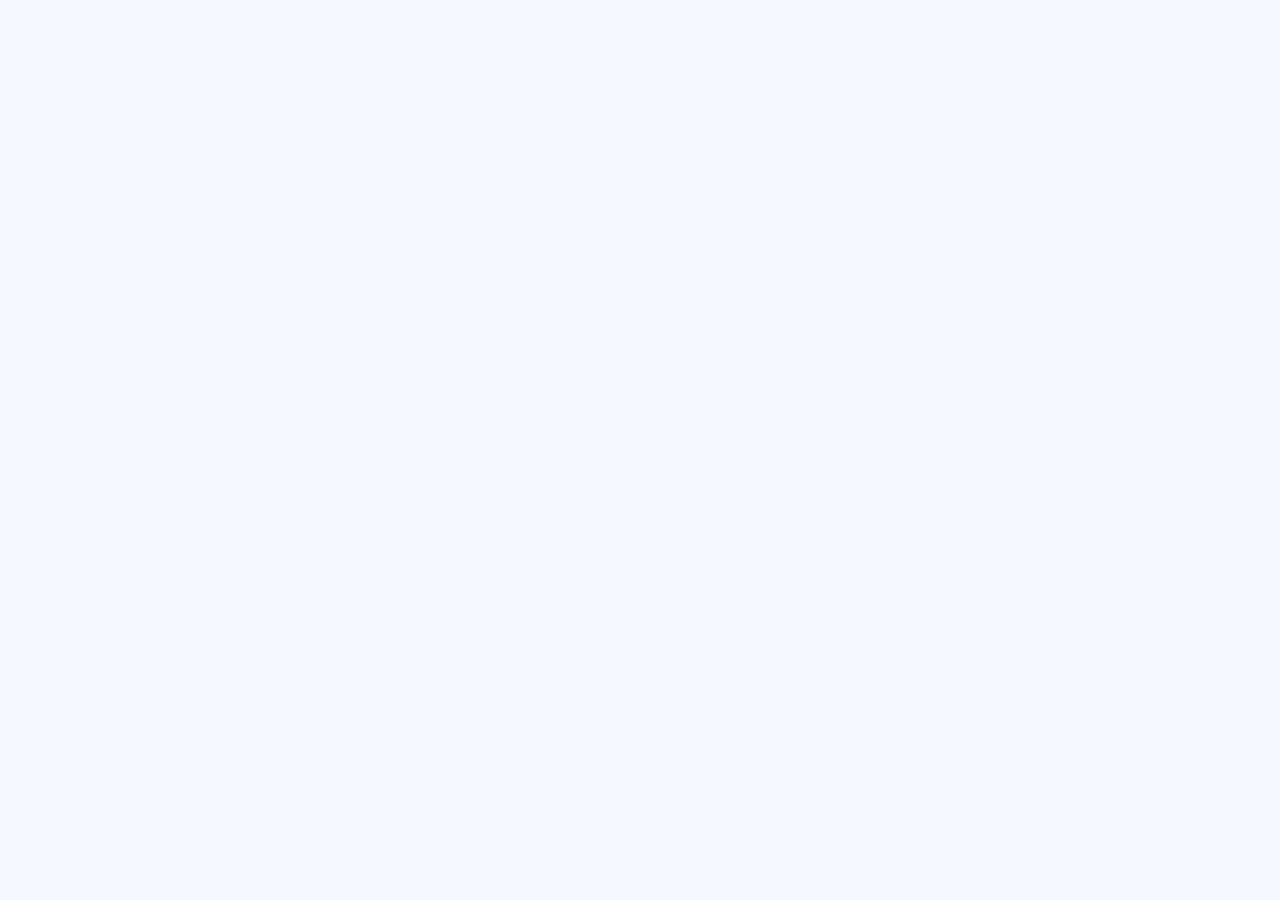
==== documentation/index.html @ ff12ab4e "Initial commit: Add static site files for Cloudflare Pages" ====
<!doctype html>
<html lang="en">
<head>
  <meta charset="utf-8" />
  <meta name="viewport" content="width=device-width, initial-scale=1" />
  <title>S3 Portal Documentation</title>
  <meta name="description" content="S3 Portal documentation home." />
  <link rel="icon" href="/assets/logo.svg" type="image/svg+xml" />
  <link rel="stylesheet" href="/assets/style.css" />
</head>
<body>
  <!-- ...existing code from your documentation/index.html... -->
</body>
</html>
---- assets/style.css ----
:root {
  color-scheme: dark;
  --bg: #07080f;
  --bg-elev: #0f1220;
  --bg-soft: #14182b;
  --border: #252b45;
  --text: #e8ebff;
  --muted: #aab0d2;
  --accent: #7c5cff;
  --accent-soft: #2b2350;
  --success: #61d39b;
  --warn: #f5ca73;
  --radius: 12px;
  --shadow: 0 18px 35px rgba(0, 0, 0, 0.35);
}

@media (prefers-color-scheme: light) {
  :root {
    color-scheme: light;
    --bg: #f6f8ff;
    --bg-elev: #ffffff;
    --bg-soft: #eef2ff;
    --border: #d8def6;
    --text: #1f2440;
    --muted: #58618b;
    --accent: #5a35f5;
    --accent-soft: #e8e0ff;
    --success: #1a9b66;
    --warn: #9a6a00;
    --shadow: 0 10px 24px rgba(44, 53, 102, 0.14);
  }
}

* {
  box-sizing: border-box;
}

html,
body {
  margin: 0;
  padding: 0;
  background: var(--bg);
  color: var(--text);
  font-family: "Inter", "Segoe UI", Helvetica, Arial, sans-serif;
  line-height: 1.6;
}

a {
  color: var(--accent);
  text-decoration: none;
}

a:hover {
  text-decoration: underline;
}

img {
  max-width: 100%;
}
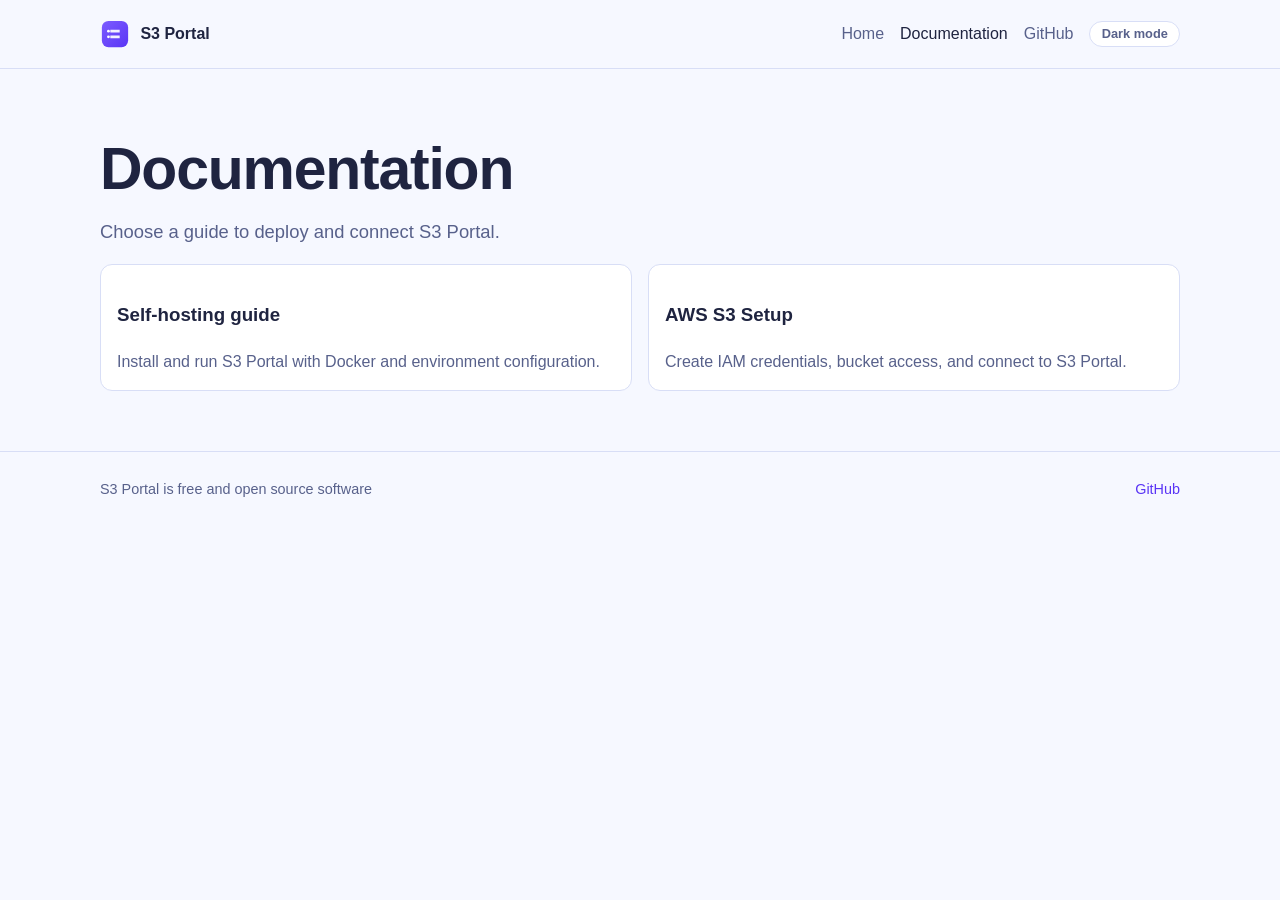
==== commit 289ed16f: "feat: restore full static pages and add standalone light/dark theme toggle" ====
--- a/documentation/index.html
+++ b/documentation/index.html
@@ -5,10 +5,91 @@
   <meta name="viewport" content="width=device-width, initial-scale=1" />
   <title>S3 Portal Documentation</title>
   <meta name="description" content="S3 Portal documentation home." />
+  <script>
+    (function () {
+      try {
+        var savedTheme = localStorage.getItem('theme');
+        if (savedTheme === 'dark' || savedTheme === 'light') {
+          document.documentElement.setAttribute('data-theme', savedTheme);
+        }
+      } catch (e) {
+        // Ignore storage access issues.
+      }
+    })();
+  </script>
   <link rel="icon" href="/assets/logo.svg" type="image/svg+xml" />
   <link rel="stylesheet" href="/assets/style.css" />
 </head>
 <body>
-  <!-- ...existing code from your documentation/index.html... -->
+  <nav class="site-nav">
+    <div class="container inner">
+      <a class="brand" href="/">
+        <img class="brand-logo" src="/assets/logo.svg" alt="S3 Portal logo" />
+        <span>S3 Portal</span>
+      </a>
+      <div class="nav-links">
+        <a href="/">Home</a>
+        <a class="active" href="/documentation">Documentation</a>
+        <a href="https://github.com/mayurG2299/s3-portal" target="_blank" rel="noreferrer">GitHub</a>
+        <button class="theme-toggle" type="button" data-theme-toggle>Light mode</button>
+      </div>
+    </div>
+  </nav>
+
+  <main class="container">
+    <section class="section">
+      <h1>Documentation</h1>
+      <p class="lead">Choose a guide to deploy and connect S3 Portal.</p>
+      <div class="docs-grid">
+        <a class="docs-card" href="/documentation/self-hosting">
+          <h3>Self-hosting guide</h3>
+          <p>Install and run S3 Portal with Docker and environment configuration.</p>
+        </a>
+        <a class="docs-card" href="/documentation/aws-setup">
+          <h3>AWS S3 Setup</h3>
+          <p>Create IAM credentials, bucket access, and connect to S3 Portal.</p>
+        </a>
+      </div>
+    </section>
+  </main>
+
+  <footer class="footer">
+    <div class="container inner">
+      <p>S3 Portal is free and open source software</p>
+      <a href="https://github.com/mayurG2299/s3-portal" target="_blank" rel="noreferrer">GitHub</a>
+    </div>
+  </footer>
+
+  <script>
+    (function () {
+      var root = document.documentElement;
+      var toggle = document.querySelector('[data-theme-toggle]');
+      if (!toggle) return;
+
+      function setTheme(theme, persist) {
+        root.setAttribute('data-theme', theme);
+        toggle.textContent = theme === 'dark' ? 'Light mode' : 'Dark mode';
+        toggle.setAttribute('aria-label', 'Switch to ' + (theme === 'dark' ? 'light' : 'dark') + ' mode');
+        if (persist) {
+          try {
+            localStorage.setItem('theme', theme);
+          } catch (e) {
+            // Ignore storage access issues.
+          }
+        }
+      }
+
+      var currentTheme = root.getAttribute('data-theme');
+      if (currentTheme !== 'dark' && currentTheme !== 'light') {
+        currentTheme = window.matchMedia('(prefers-color-scheme: light)').matches ? 'light' : 'dark';
+      }
+
+      setTheme(currentTheme, false);
+      toggle.addEventListener('click', function () {
+        var activeTheme = root.getAttribute('data-theme') === 'dark' ? 'light' : 'dark';
+        setTheme(activeTheme, true);
+      });
+    })();
+  </script>
 </body>
-</html>+</html>
--- a/assets/style.css
+++ b/assets/style.css
@@ -31,6 +31,36 @@
   }
 }
 
+:root[data-theme="dark"] {
+  color-scheme: dark;
+  --bg: #07080f;
+  --bg-elev: #0f1220;
+  --bg-soft: #14182b;
+  --border: #252b45;
+  --text: #e8ebff;
+  --muted: #aab0d2;
+  --accent: #7c5cff;
+  --accent-soft: #2b2350;
+  --success: #61d39b;
+  --warn: #f5ca73;
+  --shadow: 0 18px 35px rgba(0, 0, 0, 0.35);
+}
+
+:root[data-theme="light"] {
+  color-scheme: light;
+  --bg: #f6f8ff;
+  --bg-elev: #ffffff;
+  --bg-soft: #eef2ff;
+  --border: #d8def6;
+  --text: #1f2440;
+  --muted: #58618b;
+  --accent: #5a35f5;
+  --accent-soft: #e8e0ff;
+  --success: #1a9b66;
+  --warn: #9a6a00;
+  --shadow: 0 10px 24px rgba(44, 53, 102, 0.14);
+}
+
 * {
   box-sizing: border-box;
 }
@@ -57,3 +87,562 @@
 img {
   max-width: 100%;
 }
+
+code,
+pre {
+  font-family: "JetBrains Mono", "SFMono-Regular", Menlo, Monaco, Consolas, monospace;
+}
+
+.container {
+  width: min(1080px, calc(100% - 2rem));
+  margin-inline: auto;
+}
+
+.site-nav {
+  position: sticky;
+  top: 0;
+  z-index: 50;
+  border-bottom: 1px solid var(--border);
+  background: color-mix(in srgb, var(--bg) 92%, transparent);
+  backdrop-filter: blur(10px);
+}
+
+.site-nav .inner {
+  min-height: 68px;
+  display: flex;
+  align-items: center;
+  justify-content: space-between;
+  gap: 1rem;
+}
+
+.brand {
+  display: inline-flex;
+  align-items: center;
+  gap: 0.65rem;
+  color: var(--text);
+  font-weight: 700;
+}
+
+.brand-logo {
+  width: 30px;
+  height: 30px;
+}
+
+.nav-links {
+  display: inline-flex;
+  align-items: center;
+  gap: 1rem;
+}
+
+.nav-links a {
+  color: var(--muted);
+  font-weight: 500;
+}
+
+.nav-links a:hover,
+.nav-links a.active {
+  color: var(--text);
+  text-decoration: none;
+}
+
+.theme-toggle {
+  border: 1px solid var(--border);
+  background: var(--bg-elev);
+  color: var(--muted);
+  border-radius: 999px;
+  padding: 0.35rem 0.7rem;
+  font-size: 0.8rem;
+  font-weight: 600;
+  line-height: 1;
+  cursor: pointer;
+}
+
+.theme-toggle:hover {
+  color: var(--text);
+  background: var(--bg-soft);
+}
+
+.theme-toggle:focus-visible {
+  outline: 2px solid var(--accent);
+  outline-offset: 2px;
+}
+
+.btn {
+  display: inline-flex;
+  align-items: center;
+  justify-content: center;
+  gap: 0.4rem;
+  border-radius: 10px;
+  border: 1px solid transparent;
+  padding: 0.6rem 1rem;
+  font-size: 0.95rem;
+  font-weight: 600;
+  cursor: pointer;
+  transition: all 0.2s ease;
+}
+
+.btn-primary {
+  background: var(--accent);
+  color: #fff;
+}
+
+.btn-primary:hover {
+  opacity: 0.92;
+  text-decoration: none;
+}
+
+.btn-secondary {
+  background: transparent;
+  color: var(--text);
+  border-color: var(--border);
+}
+
+.btn-secondary:hover {
+  background: var(--bg-soft);
+  text-decoration: none;
+}
+
+.hero {
+  padding: 3.75rem 0 2rem;
+}
+
+.badge {
+  display: inline-flex;
+  align-items: center;
+  border: 1px solid var(--border);
+  border-radius: 999px;
+  background: var(--bg-elev);
+  padding: 0.35rem 0.75rem;
+  font-size: 0.75rem;
+  letter-spacing: 0.08em;
+  text-transform: uppercase;
+  color: var(--muted);
+  font-weight: 700;
+}
+
+h1 {
+  margin: 1rem 0 0;
+  font-size: clamp(2rem, 4.6vw, 3.7rem);
+  line-height: 1.08;
+  letter-spacing: -0.02em;
+}
+
+.lead {
+  margin-top: 1rem;
+  color: var(--muted);
+  font-size: clamp(1rem, 1.7vw, 1.15rem);
+  max-width: 760px;
+}
+
+.hero-cta {
+  margin-top: 1.6rem;
+  display: flex;
+  flex-wrap: wrap;
+  gap: 0.75rem;
+}
+
+.pills {
+  margin-top: 1.5rem;
+  display: flex;
+  flex-wrap: wrap;
+  gap: 0.65rem;
+}
+
+.pill {
+  border-radius: 999px;
+  border: 1px solid var(--border);
+  background: var(--bg-elev);
+  padding: 0.35rem 0.75rem;
+  color: var(--muted);
+  font-size: 0.85rem;
+}
+
+.card {
+  border: 1px solid var(--border);
+  border-radius: var(--radius);
+  background: var(--bg-elev);
+  box-shadow: var(--shadow);
+}
+
+.mockup {
+  margin-top: 1.5rem;
+  overflow: hidden;
+}
+
+.mockup-bar {
+  display: flex;
+  align-items: center;
+  gap: 0.45rem;
+  padding: 0.7rem 0.9rem;
+  border-bottom: 1px solid var(--border);
+  background: var(--bg-soft);
+}
+
+.dot {
+  width: 9px;
+  height: 9px;
+  border-radius: 50%;
+  background: color-mix(in srgb, var(--muted) 50%, transparent);
+}
+
+.url {
+  margin-left: 0.35rem;
+  border: 1px solid var(--border);
+  border-radius: 8px;
+  padding: 0.25rem 0.55rem;
+  color: var(--muted);
+  font-size: 0.8rem;
+}
+
+.mockup-grid {
+  display: grid;
+  grid-template-columns: repeat(3, minmax(0, 1fr));
+  gap: 0.7rem;
+  padding: 0.9rem;
+}
+
+.panel {
+  border: 1px solid var(--border);
+  border-radius: 10px;
+  background: var(--bg-soft);
+  padding: 0.85rem;
+  color: var(--muted);
+  font-size: 0.85rem;
+}
+
+.section {
+  padding: 3.25rem 0 0.7rem;
+}
+
+.section h2 {
+  margin: 0;
+  font-size: clamp(1.5rem, 3.2vw, 2.2rem);
+}
+
+.section-subtitle {
+  color: var(--muted);
+  margin-top: 0.35rem;
+}
+
+.meta-row {
+  display: flex;
+  flex-wrap: wrap;
+  align-items: center;
+  gap: 0.85rem;
+  margin-top: 1rem;
+}
+
+.image-pill {
+  border: 1px solid var(--border);
+  border-radius: 999px;
+  background: var(--bg-elev);
+  padding: 0.3rem 0.8rem;
+  font-size: 0.85rem;
+}
+
+.code-card {
+  margin-top: 1rem;
+  border: 1px solid var(--border);
+  border-radius: var(--radius);
+  overflow: hidden;
+  background: var(--bg-elev);
+}
+
+.code-header {
+  display: flex;
+  align-items: center;
+  justify-content: space-between;
+  border-bottom: 1px solid var(--border);
+  background: var(--bg-soft);
+  padding: 0.55rem 0.75rem;
+}
+
+.code-title {
+  margin: 0;
+  font-size: 0.75rem;
+  text-transform: uppercase;
+  letter-spacing: 0.08em;
+  color: var(--muted);
+}
+
+.copy-btn {
+  border: 1px solid var(--border);
+  border-radius: 8px;
+  background: transparent;
+  color: var(--text);
+  padding: 0.25rem 0.65rem;
+  font-size: 0.8rem;
+  cursor: pointer;
+}
+
+.copy-btn:hover {
+  background: var(--bg-soft);
+}
+
+.code-card pre {
+  margin: 0;
+  padding: 0.9rem;
+  overflow-x: auto;
+  font-size: 0.87rem;
+}
+
+.features {
+  display: grid;
+  grid-template-columns: repeat(3, minmax(0, 1fr));
+  gap: 0.85rem;
+  margin-top: 1.2rem;
+}
+
+.feature {
+  border: 1px solid var(--border);
+  border-radius: var(--radius);
+  background: var(--bg-elev);
+  padding: 1rem;
+}
+
+.feature h3 {
+  margin: 0;
+  font-size: 1rem;
+}
+
+.feature p {
+  margin: 0.35rem 0 0;
+  color: var(--muted);
+  font-size: 0.93rem;
+}
+
+.docs-grid {
+  display: grid;
+  grid-template-columns: repeat(2, minmax(0, 1fr));
+  gap: 1rem;
+  margin-top: 1rem;
+}
+
+.docs-card {
+  border: 1px solid var(--border);
+  border-radius: var(--radius);
+  background: var(--bg-elev);
+  padding: 1rem;
+  color: var(--text);
+}
+
+.docs-card p {
+  margin: 0.45rem 0 0;
+  color: var(--muted);
+}
+
+.layout-doc {
+  display: grid;
+  grid-template-columns: 220px minmax(0, 1fr) 240px;
+  gap: 1.2rem;
+  align-items: start;
+  padding-top: 1.2rem;
+}
+
+.sidebar {
+  position: sticky;
+  top: 84px;
+  border: 1px solid var(--border);
+  border-radius: var(--radius);
+  background: var(--bg-elev);
+  padding: 0.8rem;
+}
+
+.sidebar h4 {
+  margin: 0.4rem 0;
+  color: var(--muted);
+  font-size: 0.75rem;
+  letter-spacing: 0.08em;
+  text-transform: uppercase;
+}
+
+.sidebar a {
+  display: block;
+  border-radius: 9px;
+  color: var(--muted);
+  padding: 0.4rem 0.55rem;
+  font-size: 0.92rem;
+}
+
+.sidebar a.active,
+.sidebar a:hover {
+  color: var(--text);
+  text-decoration: none;
+  background: var(--bg-soft);
+}
+
+.mobile-submodules {
+  display: none;
+}
+
+.mobile-submodules summary {
+  cursor: pointer;
+  list-style: none;
+  font-weight: 700;
+  border: 1px solid var(--border);
+  border-radius: 10px;
+  background: var(--bg-elev);
+  padding: 0.7rem 0.85rem;
+}
+
+.mobile-submodules summary::-webkit-details-marker {
+  display: none;
+}
+
+.mobile-submodules nav {
+  margin-top: 0.55rem;
+  border: 1px solid var(--border);
+  border-radius: 10px;
+  background: var(--bg-elev);
+  padding: 0.5rem;
+}
+
+.mobile-submodules nav a {
+  display: block;
+  border-radius: 8px;
+  color: var(--muted);
+  padding: 0.45rem 0.55rem;
+  font-size: 0.92rem;
+}
+
+.mobile-submodules nav a:hover {
+  color: var(--text);
+  text-decoration: none;
+  background: var(--bg-soft);
+}
+
+.doc-main h1 {
+  margin-top: 0;
+  font-size: clamp(1.9rem, 4.2vw, 2.8rem);
+}
+
+.step {
+  border-left: 1px solid var(--border);
+  padding: 0 0 1.6rem 1.1rem;
+  margin-left: 0.3rem;
+}
+
+.step h2 {
+  font-size: 1.35rem;
+  margin: 0;
+}
+
+.step ol {
+  margin: 0.5rem 0 0;
+  padding-left: 1rem;
+}
+
+.step li {
+  margin-bottom: 0.45rem;
+}
+
+.callout {
+  border: 1px solid var(--border);
+  border-radius: 10px;
+  padding: 0.75rem 0.9rem;
+  margin-top: 0.7rem;
+  color: var(--muted);
+}
+
+.callout.tip {
+  background: color-mix(in srgb, var(--accent-soft) 60%, transparent);
+}
+
+.callout.warn {
+  background: color-mix(in srgb, var(--warn) 20%, transparent);
+}
+
+.table-wrap {
+  overflow-x: auto;
+  border: 1px solid var(--border);
+  border-radius: 10px;
+  margin-top: 0.8rem;
+}
+
+table {
+  width: 100%;
+  border-collapse: collapse;
+  min-width: 560px;
+}
+
+th,
+td {
+  padding: 0.6rem 0.7rem;
+  border-bottom: 1px solid var(--border);
+  text-align: left;
+  font-size: 0.92rem;
+}
+
+th {
+  font-size: 0.76rem;
+  color: var(--muted);
+  text-transform: uppercase;
+  letter-spacing: 0.07em;
+  background: var(--bg-soft);
+}
+
+tbody tr:last-child td {
+  border-bottom: 0;
+}
+
+.footer {
+  margin-top: 3rem;
+  border-top: 1px solid var(--border);
+}
+
+.footer .inner {
+  min-height: 76px;
+  display: flex;
+  align-items: center;
+  justify-content: space-between;
+  gap: 0.8rem;
+  color: var(--muted);
+  font-size: 0.9rem;
+}
+
+.moved-note {
+  margin-top: 1rem;
+  border: 1px dashed var(--border);
+  border-radius: 12px;
+  padding: 0.8rem;
+  color: var(--muted);
+}
+
+@media (max-width: 980px) {
+  .layout-doc {
+    grid-template-columns: 1fr;
+  }
+
+  .sidebar {
+    position: static;
+  }
+
+  .sidebar-submodules {
+    display: none;
+  }
+
+  .mobile-submodules {
+    display: block;
+    margin: 1rem 0;
+  }
+}
+
+@media (max-width: 760px) {
+  .nav-links {
+    gap: 0.65rem;
+  }
+
+  .theme-toggle {
+    flex-shrink: 0;
+  }
+
+  .features,
+  .docs-grid,
+  .mockup-grid {
+    grid-template-columns: 1fr;
+  }
+
+  .hero {
+    padding-top: 2.3rem;
+  }
+}
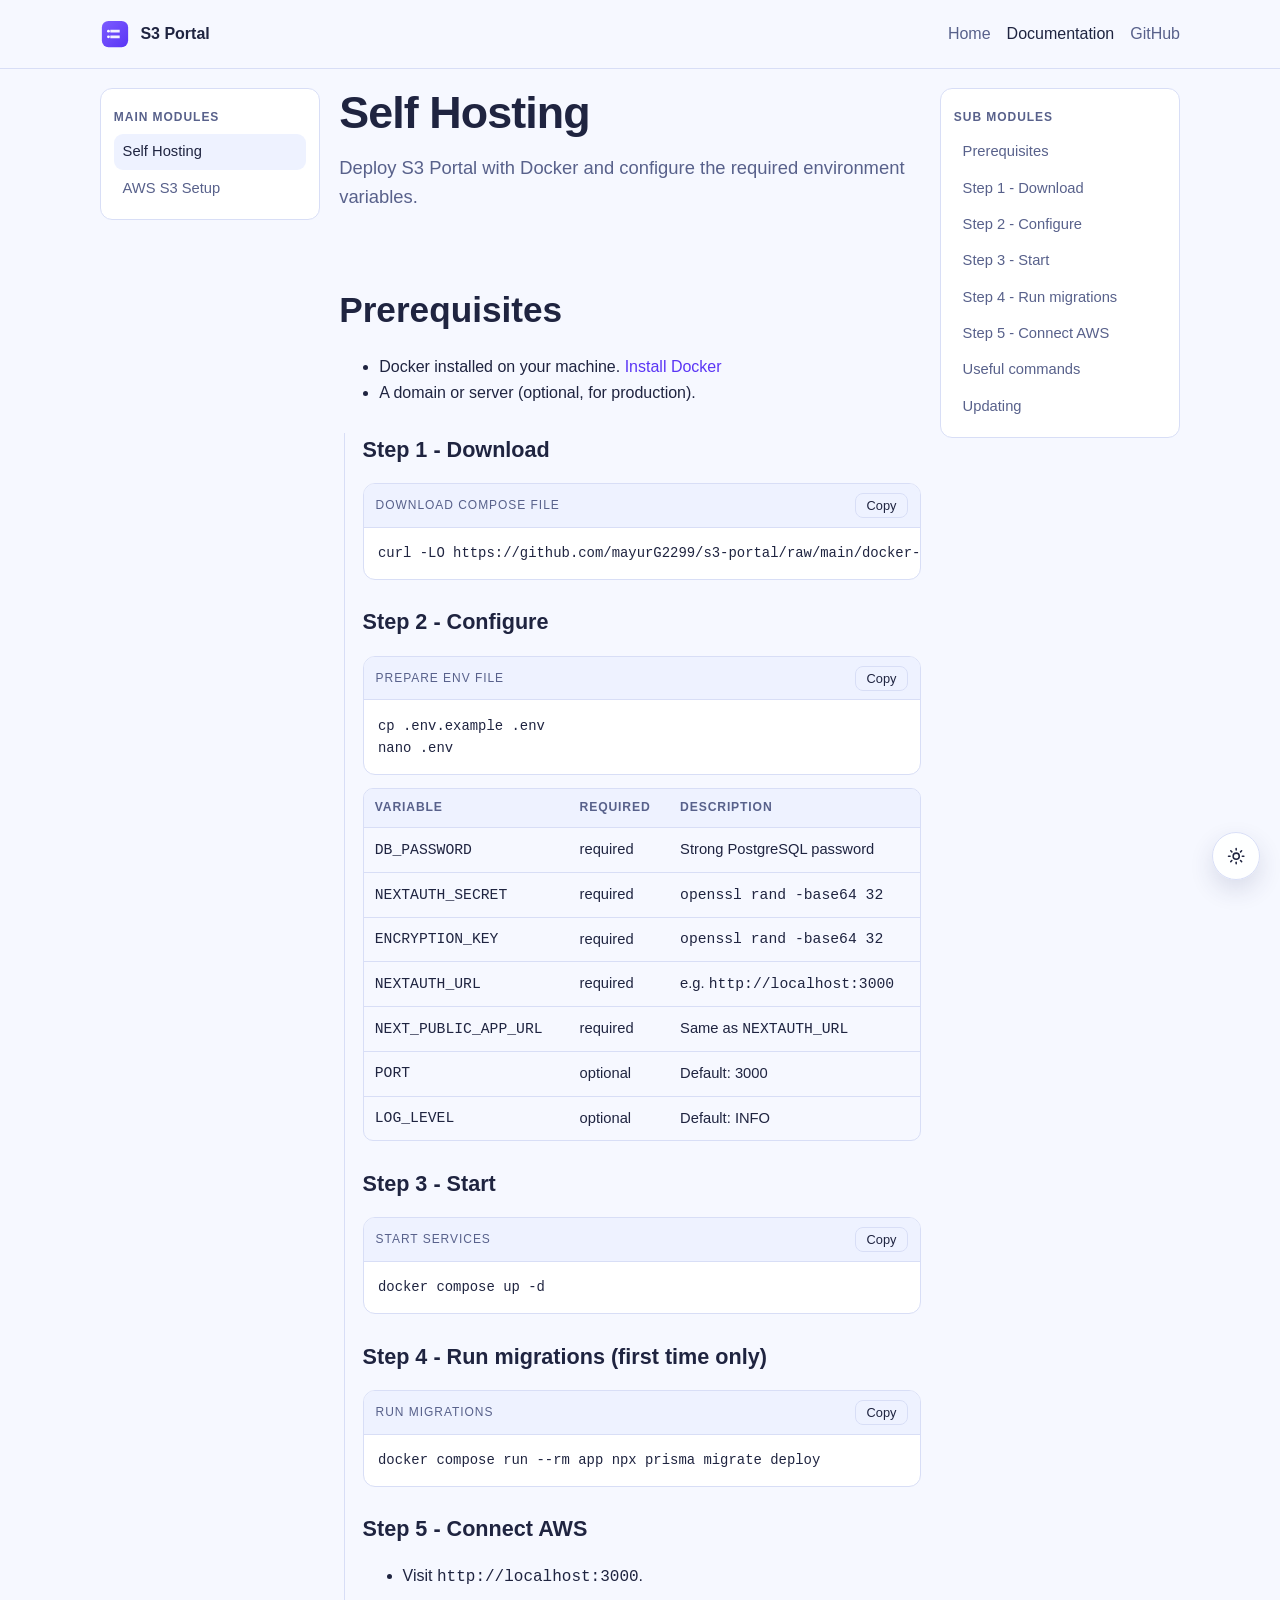
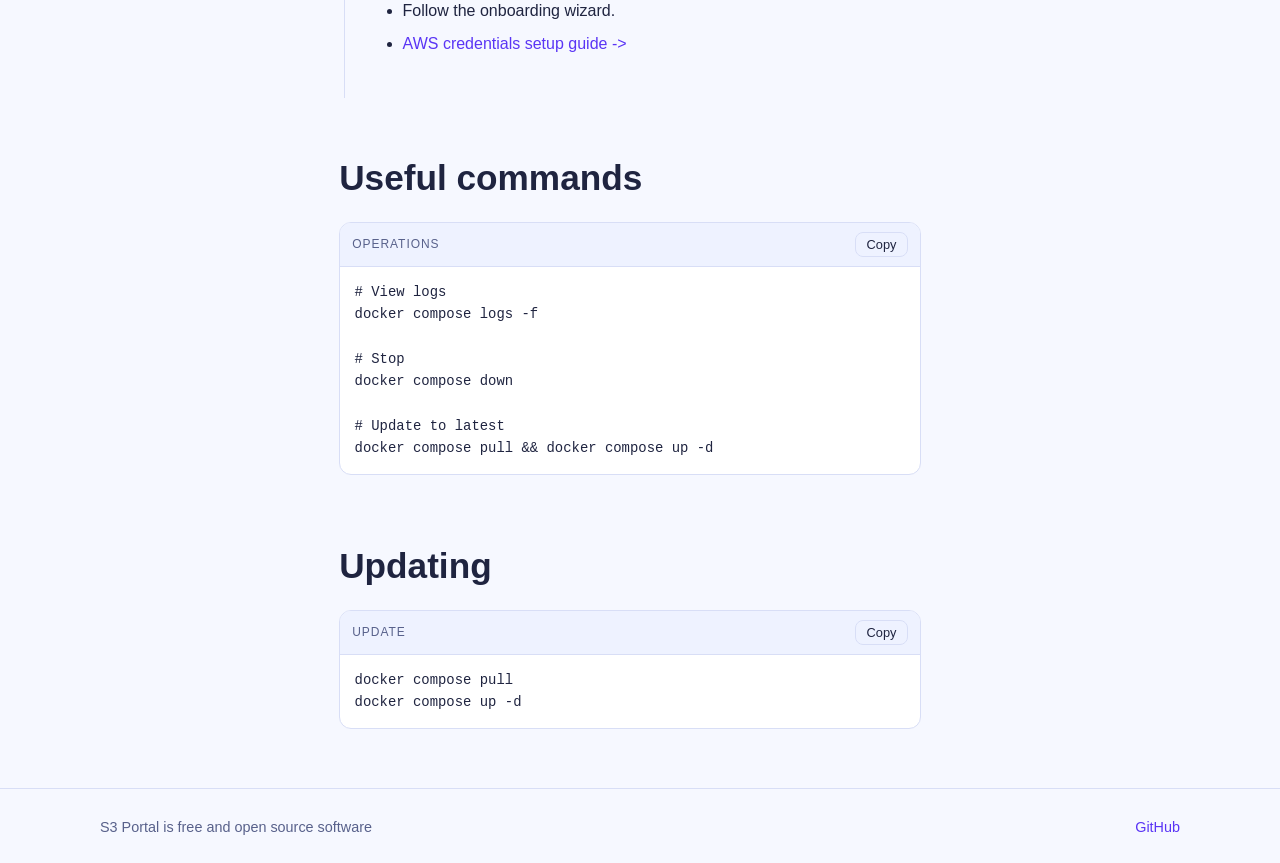
==== commit 434848af: "feat: streamline docs routing and align theme toggle UX" ====
--- a/documentation/index.html
+++ b/documentation/index.html
@@ -4,92 +4,15 @@
   <meta charset="utf-8" />
   <meta name="viewport" content="width=device-width, initial-scale=1" />
   <title>S3 Portal Documentation</title>
-  <meta name="description" content="S3 Portal documentation home." />
+  <meta name="description" content="Redirecting to S3 Portal self-hosting documentation." />
+  <meta http-equiv="refresh" content="0; url=self-hosting.html" />
   <script>
     (function () {
-      try {
-        var savedTheme = localStorage.getItem('theme');
-        if (savedTheme === 'dark' || savedTheme === 'light') {
-          document.documentElement.setAttribute('data-theme', savedTheme);
-        }
-      } catch (e) {
-        // Ignore storage access issues.
-      }
+      window.location.replace('self-hosting.html');
     })();
   </script>
-  <link rel="icon" href="/assets/logo.svg" type="image/svg+xml" />
-  <link rel="stylesheet" href="/assets/style.css" />
 </head>
 <body>
-  <nav class="site-nav">
-    <div class="container inner">
-      <a class="brand" href="/">
-        <img class="brand-logo" src="/assets/logo.svg" alt="S3 Portal logo" />
-        <span>S3 Portal</span>
-      </a>
-      <div class="nav-links">
-        <a href="/">Home</a>
-        <a class="active" href="/documentation">Documentation</a>
-        <a href="https://github.com/mayurG2299/s3-portal" target="_blank" rel="noreferrer">GitHub</a>
-        <button class="theme-toggle" type="button" data-theme-toggle>Light mode</button>
-      </div>
-    </div>
-  </nav>
-
-  <main class="container">
-    <section class="section">
-      <h1>Documentation</h1>
-      <p class="lead">Choose a guide to deploy and connect S3 Portal.</p>
-      <div class="docs-grid">
-        <a class="docs-card" href="/documentation/self-hosting">
-          <h3>Self-hosting guide</h3>
-          <p>Install and run S3 Portal with Docker and environment configuration.</p>
-        </a>
-        <a class="docs-card" href="/documentation/aws-setup">
-          <h3>AWS S3 Setup</h3>
-          <p>Create IAM credentials, bucket access, and connect to S3 Portal.</p>
-        </a>
-      </div>
-    </section>
-  </main>
-
-  <footer class="footer">
-    <div class="container inner">
-      <p>S3 Portal is free and open source software</p>
-      <a href="https://github.com/mayurG2299/s3-portal" target="_blank" rel="noreferrer">GitHub</a>
-    </div>
-  </footer>
-
-  <script>
-    (function () {
-      var root = document.documentElement;
-      var toggle = document.querySelector('[data-theme-toggle]');
-      if (!toggle) return;
-
-      function setTheme(theme, persist) {
-        root.setAttribute('data-theme', theme);
-        toggle.textContent = theme === 'dark' ? 'Light mode' : 'Dark mode';
-        toggle.setAttribute('aria-label', 'Switch to ' + (theme === 'dark' ? 'light' : 'dark') + ' mode');
-        if (persist) {
-          try {
-            localStorage.setItem('theme', theme);
-          } catch (e) {
-            // Ignore storage access issues.
-          }
-        }
-      }
-
-      var currentTheme = root.getAttribute('data-theme');
-      if (currentTheme !== 'dark' && currentTheme !== 'light') {
-        currentTheme = window.matchMedia('(prefers-color-scheme: light)').matches ? 'light' : 'dark';
-      }
-
-      setTheme(currentTheme, false);
-      toggle.addEventListener('click', function () {
-        var activeTheme = root.getAttribute('data-theme') === 'dark' ? 'light' : 'dark';
-        setTheme(activeTheme, true);
-      });
-    })();
-  </script>
+  <p>Redirecting to <a href="self-hosting.html">Self Hosting</a>...</p>
 </body>
 </html>
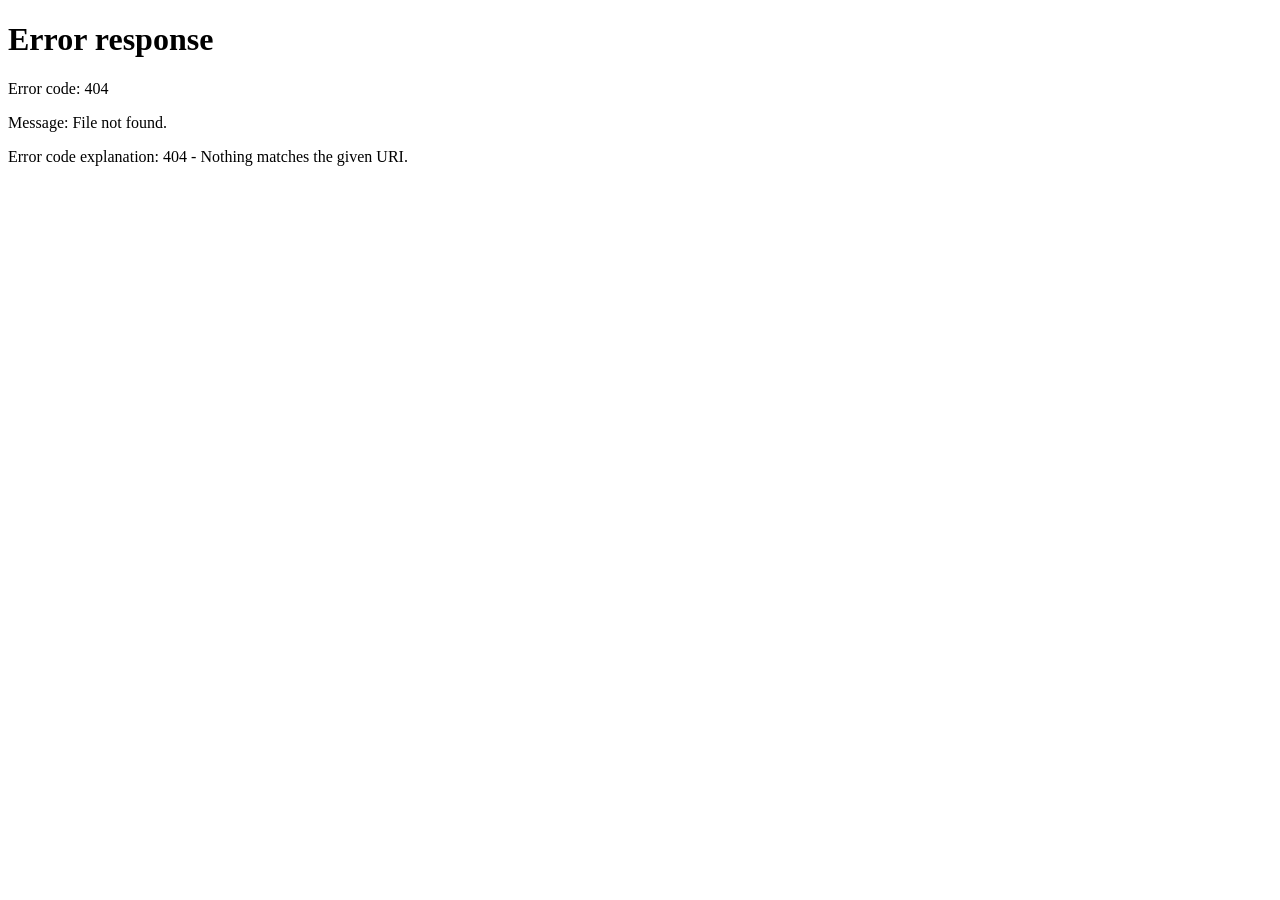
==== commit 85a4075d: "fix: use clean URLs to resolve Cloudflare Pages redirect loop" ====
--- a/documentation/index.html
+++ b/documentation/index.html
@@ -5,14 +5,14 @@
   <meta name="viewport" content="width=device-width, initial-scale=1" />
   <title>S3 Portal Documentation</title>
   <meta name="description" content="Redirecting to S3 Portal self-hosting documentation." />
-  <meta http-equiv="refresh" content="0; url=self-hosting.html" />
+  <meta http-equiv="refresh" content="0; url=/documentation/self-hosting" />
   <script>
     (function () {
-      window.location.replace('self-hosting.html');
+      window.location.replace('/documentation/self-hosting');
     })();
   </script>
 </head>
 <body>
-  <p>Redirecting to <a href="self-hosting.html">Self Hosting</a>...</p>
+  <p>Redirecting to <a href="/documentation/self-hosting">Self Hosting</a>...</p>
 </body>
 </html>
